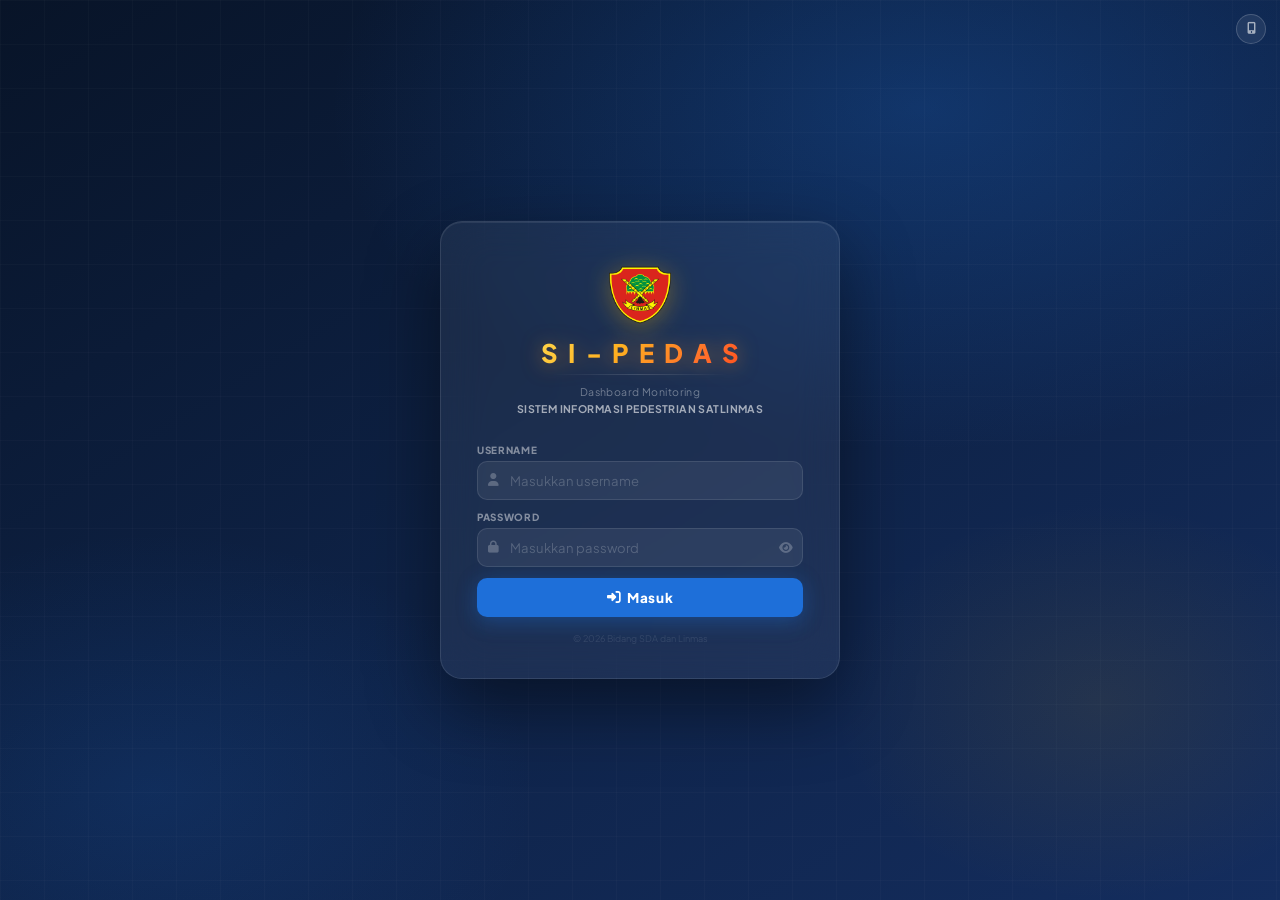
==== index.html @ 980978b6 "Add files via upload" ====
<!DOCTYPE html>
<html lang="id">
<head>
<meta charset="UTF-8">
<meta name="viewport" content="width=device-width,initial-scale=1,maximum-scale=1,user-scalable=no" id="mvp">
<title>SI-PEDAS — Sistem Informasi Pedestrian Satlinmas</title>
<!-- FAVICON -->
<link rel="icon" href="/assets/icon-32.png" sizes="32x32" type="image/png">
<link rel="icon" href="/assets/icon-192.png" sizes="192x192" type="image/png">
<link rel="apple-touch-icon" href="/assets/icon-192.png">
<link rel="shortcut icon" href="/assets/icon-32.png">
<link href="https://fonts.googleapis.com/css2?family=Plus+Jakarta+Sans:wght@400;500;600;700;800&family=JetBrains+Mono:wght@400;500&display=swap" rel="stylesheet">
<link href="https://cdnjs.cloudflare.com/ajax/libs/font-awesome/6.5.0/css/all.min.css" rel="stylesheet">
<script src="https://cdn.jsdelivr.net/npm/chart.js@4.4.0/dist/chart.umd.min.js"></script>
<!-- CSS -->
<link rel="stylesheet" href="css/style.css">
</head>
<body>

<!-- JS — urutan penting -->
<script src="js/api.js"></script>
<script src="js/main.js"></script>

<!-- ═══════════════════════════════════════════════════
     SI-PEDAS GLOBAL CACHE SYSTEM
     Diletakkan setelah api.js agar apiGet tersedia
     ═══════════════════════════════════════════════════ -->
<script>
(function(){
  var _gc = {}, TTL = 5 * 60 * 1000; /* TTL 5 menit */

  window._gcGet = function(k) {
    var e = _gc[k];
    if (!e) return null;
    if (Date.now() - e.ts > TTL) { delete _gc[k]; return null; }
    return e.data;
  };
  window._gcSet    = function(k, d) { _gc[k] = { data: d, ts: Date.now() }; };
  window._gcDel    = function(k)    { delete _gc[k]; };
  window._gcClear  = function()     { _gc = {}; };

  /* Refresh satu key di background — fire & forget */
  window._gcRefresh = function(k) {
    var jobs = {
      dashboard:  function(){ return apiGet('getDashboard'); },
      rekap:      function(){ return apiGet('getRekap'); },
      satlinmas:  function(){ return apiGet('getSatlinmas'); },
      layerPeta:  function(){ return apiGet('getLayerPeta'); },
      fotoMarker: function(){ return apiGet('getDetailFotoMarkers'); }
    };
    if (jobs[k]) jobs[k]().then(function(d){ window._gcSet(k, d); }).catch(function(){});
  };

  /* Prefetch semua data secara waterfall setelah login */
  window._prefetchAll = function() {
    var delay = 2000; /* mulai 2 detik setelah login */
    var jobs = [
      { key: 'dashboard',  fn: function(){ return apiGet('getDashboard'); } },
      { key: 'rekap',      fn: function(){ return apiGet('getRekap'); } },
      { key: 'satlinmas',  fn: function(){ return apiGet('getSatlinmas'); } },
      { key: 'layerPeta',  fn: function(){ return apiGet('getLayerPeta'); } },
      { key: 'fotoMarker', fn: function(){ return apiGet('getDetailFotoMarkers'); } }
    ];
    jobs.forEach(function(job) {
      setTimeout(function() {
        if (window._gcGet(job.key)) return; /* sudah ada, skip */
        job.fn().then(function(d){ window._gcSet(job.key, d); }).catch(function(){});
      }, delay);
      delay += 1200; /* jeda 1.2 detik antar request */
    });
  };
})();
</script>

<!-- LOADING OVERLAY -->
<div id="lov"><div class="spw"><div class="spo"></div><div class="spi"></div></div><span id="lmsg">Memuat...</span></div>
<div id="tco"></div>

<!-- GALLERY -->
<div id="gov">
  <button id="gcl" onclick="galClose()">&times;</button>
  <div id="gcnt">1 / 1</div>
  <div id="gloaderOverlay"><i class="fas fa-spinner fa-spin"></i> Memuat...</div>
  <div class="gmw">
    <button class="gnav" id="gpv" onclick="galNav(-1)"><i class="fas fa-chevron-left"></i></button>
    <img id="gimg" src="" alt="" onerror="galImgErr(this)" onload="galImgLoad(this)">
    <button class="gnav" id="gnx" onclick="galNav(1)"><i class="fas fa-chevron-right"></i></button>
  </div>
  <div id="gths"></div>
  <div id="gdrvlink"><a href="#" id="gdrvhref" target="_blank" rel="noopener"><i class="fab fa-google-drive"></i> Buka di Google Drive</a></div>
</div>

<!-- MODALS -->
<div class="mov" id="medit">
  <div class="mbox">
    <div class="mhd"><h5><i class="fas fa-pen-to-square" style="color:var(--blue)"></i>Edit Laporan</h5><button class="bx" onclick="cm('medit')">&times;</button></div>
    <div class="mbd" id="medit-body"></div>
    <div class="mft"><button class="bg2" onclick="cm('medit')">Batal</button><button class="bp" onclick="submitEdit()"><i class="fas fa-save"></i> Simpan</button></div>
  </div>
</div>

<div class="mov" id="mconf">
  <div class="mbox sm">
    <div class="mhd"><h5 style="color:var(--red)"><i class="fas fa-triangle-exclamation"></i>Konfirmasi Hapus</h5><button class="bx" onclick="cm('mconf')">&times;</button></div>
    <div class="mbd"><p style="font-size:.8rem;color:var(--mid);line-height:1.6" id="mconf-msg">Hapus data ini?</p></div>
    <div class="mft"><button class="bg2" onclick="cm('mconf')">Batal</button><button class="bd" id="mbtnhps"><i class="fas fa-trash"></i> Hapus</button></div>
  </div>
</div>

<div class="mov" id="mslm">
  <div class="mbox sm">
    <div class="mhd"><h5 id="mslm-title"><i class="fas fa-user-plus" style="color:var(--green)"></i>Input Anggota</h5><button class="bx" onclick="cm('mslm')">&times;</button></div>
    <div class="mbd" id="mslm-body"></div>
    <div class="mft"><button class="bg2" onclick="cm('mslm')">Batal</button><button class="bp" onclick="submitSlm()"><i class="fas fa-save"></i> Simpan</button></div>
  </div>
</div>

<!-- MODAL PDF -->
<div class="mov" id="mpdf">
  <div class="mbox xl">
    <div class="mhd">
      <h5><i class="fas fa-file-alt" style="color:var(--red)"></i>Cetak Laporan Monitoring Pedestrian</h5>
      <button class="bx" onclick="cm('mpdf')">&times;</button>
    </div>
    <div class="mbd" style="padding:0">
      <div style="display:grid;grid-template-columns:320px 1fr;height:74vh">
        <div style="padding:14px;border-right:1px solid var(--border);overflow-y:auto;background:var(--bg)">
          <p style="font-size:.67rem;font-weight:800;color:var(--mid);margin-bottom:10px;text-transform:uppercase;letter-spacing:.06em">Isi Laporan</p>
          <div class="fgrp"><label class="flbl">Judul Sub (Nama Jalan di Header)</label><input class="fctl" id="pdf-judulsub" placeholder="JL. HOSCOKRO AMINOTO"></div>
          <div class="frow">
            <div class="fcol"><label class="flbl">Hari</label><input class="fctl" id="pdf-hari"></div>
            <div class="fcol"><label class="flbl">Tanggal Kegiatan</label><input class="fctl" id="pdf-tanggal"></div>
          </div>
          <div class="fgrp"><label class="flbl">Tujuan</label><input class="fctl" id="pdf-tujuan"></div>
          <div class="fgrp"><label class="flbl">Nomor SPT</label><input class="fctl" id="pdf-nospt" placeholder="Contoh: 300.1.4 / ARH / 8 / 405.14 / 2026"></div>
          <div class="fgrp"><label class="flbl">Lokasi</label><input class="fctl" id="pdf-lokasi"></div>
          <div class="fgrp"><label class="flbl">Anggota</label><input class="fctl" id="pdf-anggota"></div>
          <div class="fgrp"><label class="flbl">Pukul</label><input class="fctl" id="pdf-pukul"></div>
          <div class="fgrp">
            <label class="flbl" style="color:var(--red)"><i class="fas fa-triangle-exclamation"></i> Identitas Pelanggar</label>
            <textarea class="fctl" id="pdf-identitas" rows="3" placeholder="Kosongkan jika NIHIL&#10;Contoh:&#10;Nama. : Budi Santoso&#10;Alamat : Jl. Merdeka No. 5"></textarea>
            <div style="font-size:.6rem;color:var(--muted);margin-top:3px">Jika diisi, baris Identitas Pelanggar otomatis muncul di tabel.</div>
          </div>
          <div class="fgrp">
            <label class="flbl">Uraian Laporan</label>
            <textarea class="fctl" id="pdf-uraian" rows="7" placeholder="Tulis uraian laporan..."></textarea>
          </div>
          <div class="fgrp"><label class="flbl">Tanggal Surat (di bawah TTD)</label><input class="fctl" id="pdf-tglsurat" placeholder="Contoh: 7 Maret 2026"></div>
          <div style="margin-bottom:10px">
            <button class="bg2" style="width:100%;font-size:.65rem;margin-bottom:0" onclick="togglePdfTtd()">
              <i class="fas fa-pen-nib"></i> <span id="pdf-ttd-lbl">Ubah Data Pejabat TTD ▸</span>
            </button>
            <div id="pdf-ttd-box" class="pdf-ttd-box">
              <div class="fgrp" style="margin:0"><label class="flbl">Jabatan</label><input class="fctl" id="pdf-jabatan" value="Kepala Bidang SDA dan Linmas"></div>
              <div class="fgrp" style="margin:0"><label class="flbl">Nama</label><input class="fctl" id="pdf-namatd" value="Erry Setiyoso Birowo, SP"></div>
              <div class="fgrp" style="margin:0"><label class="flbl">Pangkat</label><input class="fctl" id="pdf-pangkat" value="Pembina"></div>
              <div class="fgrp" style="margin:0"><label class="flbl">NIP</label><input class="fctl" id="pdf-nip" value="19751029 200212 1 008"></div>
            </div>
          </div>
          <button class="bp" style="width:100%" onclick="refreshPdfPreview()"><i class="fas fa-sync"></i> Perbarui Preview</button>
        </div>
        <div style="background:#e8e8e8"><iframe id="pdfframe" style="width:100%;height:100%;border:none"></iframe></div>
      </div>
    </div>
    <div class="mft"><button class="bg2" onclick="cm('mpdf')">Tutup</button><button class="bp" onclick="doPrint('pdfframe')"><i class="fas fa-print"></i> Cetak / PDF</button></div>
  </div>
</div>

<!-- Modal Kolektif -->
<div class="mov" id="mkolektif">
  <div class="mbox xl">
    <div class="mhd"><h5><i class="fas fa-print" style="color:var(--purple)"></i>Cetak Laporan Kolektif</h5><button class="bx" onclick="cm('mkolektif')">&times;</button></div>
    <div class="mbd" style="padding:0">
      <div style="display:grid;grid-template-columns:260px 1fr;height:74vh">
        <div style="padding:14px;border-right:1px solid var(--border);overflow-y:auto;background:var(--bg);display:flex;flex-direction:column;gap:10px">
          <p style="font-size:.67rem;font-weight:800;color:var(--mid);text-transform:uppercase;letter-spacing:.06em">Filter Rentang Tanggal</p>
          <div class="fgrp"><label class="flbl">Dari Tanggal</label><input class="fctl" type="date" id="kol-from"></div>
          <div class="fgrp"><label class="flbl">Sampai Tanggal</label><input class="fctl" type="date" id="kol-to"></div>
          <button class="bp" style="width:100%" onclick="previewKolektif()"><i class="fas fa-eye"></i> Perbarui Preview</button>
          <div id="kol-info" style="font-size:.7rem;color:var(--mid);background:var(--card);border:1px solid var(--border);border-radius:7px;padding:9px;min-height:40px"></div>
          <div style="margin-top:auto"><p style="font-size:.63rem;color:var(--muted);line-height:1.6"><i class="fas fa-info-circle" style="color:var(--blue)"></i> PDF landscape A4 kop surat resmi.</p></div>
        </div>
        <div style="background:#e8e8e8;position:relative">
          <div id="kol-empty" style="position:absolute;inset:0;display:flex;align-items:center;justify-content:center;flex-direction:column;gap:8px;color:rgba(0,0,0,.3)">
            <i class="fas fa-file-lines" style="font-size:2.4rem;opacity:.18"></i>
            <p style="font-size:.76rem">Pilih rentang tanggal lalu klik Perbarui Preview</p>
          </div>
          <iframe id="kolframe" style="width:100%;height:100%;border:none;display:none"></iframe>
        </div>
      </div>
    </div>
    <div class="mft"><button class="bg2" onclick="cm('mkolektif')">Tutup</button><button class="bp" id="kol-printbtn" onclick="doPrint('kolframe')" disabled style="opacity:.5"><i class="fas fa-print"></i> Cetak / PDF</button></div>
  </div>
</div>

<!-- Modal Edit Layer Peta -->
<div class="mov" id="mlayer">
  <div class="mbox xl" style="max-width:720px">
    <div class="mhd">
      <h5><i class="fas fa-layer-group" style="color:var(--teal)"></i> Edit Layer Peta Pedestrian</h5>
      <button class="bx" onclick="cm('mlayer')">&times;</button>
    </div>
    <div class="mbd" style="padding:0">
      <div style="display:grid;grid-template-columns:1fr 1fr;height:68vh;min-height:400px">
        <div style="padding:12px;border-right:1px solid var(--border);overflow-y:auto;background:var(--bg)">
          <div style="display:flex;align-items:center;justify-content:space-between;margin-bottom:9px">
            <p style="font-size:.67rem;font-weight:800;color:var(--mid);text-transform:uppercase;letter-spacing:.06em">Daftar Layer</p>
            <button class="bp" style="font-size:.63rem;padding:5px 10px" onclick="openLayerForm(null)">
              <i class="fas fa-plus"></i> Tambah
            </button>
          </div>
          <div id="layer-list-body">
            <div class="empty"><i class="fas fa-layer-group"></i><p>Memuat...</p></div>
          </div>
        </div>
        <div style="padding:12px;overflow-y:auto">
          <div id="layer-form-wrap">
            <div class="empty" style="padding:40px 10px">
              <i class="fas fa-hand-pointer" style="font-size:1.5rem;opacity:.14;display:block;margin-bottom:8px"></i>
              <p style="font-size:.72rem">Pilih layer di kiri untuk diedit,<br>atau klik Tambah untuk layer baru.</p>
            </div>
          </div>
        </div>
      </div>
    </div>
    <div class="mft">
      <button class="bg2" onclick="cm('mlayer')">Tutup</button>
      <button class="bp" onclick="refreshLeaflet()">
        <i class="fas fa-sync"></i> Refresh Peta
      </button>
    </div>
  </div>
</div>

<!-- Modal Konfirm Hapus Layer -->
<div class="mov" id="mconfLayer" style="z-index:100000">
  <div class="mbox sm">
    <div class="mhd"><h5 style="color:var(--red)"><i class="fas fa-triangle-exclamation"></i> Hapus Layer</h5><button class="bx" onclick="cm('mconfLayer')">&times;</button></div>
    <div class="mbd"><p style="font-size:.8rem;color:var(--mid);line-height:1.6">Hapus layer ini dari peta? Data tidak dapat dikembalikan.</p></div>
    <div class="mft"><button class="bg2" onclick="cm('mconfLayer')">Batal</button><button class="bd" id="mbtnhpsLayer"><i class="fas fa-trash"></i> Hapus</button></div>
  </div>
</div>

<div id="mbb" onclick="sbClose()"></div>

<div id="app-wrap">
  <!-- LOGIN PAGE -->
  <div id="lp">
    <button id="lvm-btn" onclick="toggleViewMode()" title="Ganti Mode Tampilan"><i id="lvm-ico" class="fas fa-mobile-alt"></i></button>
    <div class="lcard">
      <div class="llgo">
        <img src="assets/icon-full.png" alt="Logo Linmas">
        <div class="lsipedas-wrap">
          <div class="lsipedas">SI-PEDAS</div>
          <div class="lsipedas-hr"></div>
        </div>
        <div class="lsubtitle">Dashboard Monitoring<br><strong>SISTEM INFORMASI PEDESTRIAN SATLINMAS</strong></div>
      </div>
      <div id="lerr"><i class="fas fa-circle-exclamation"></i> <span id="lerrmsg"></span></div>
      <label class="llbl">Username</label>
      <div class="liwrap"><i class="fas fa-user"></i><input id="iu" class="linp" type="text" placeholder="Masukkan username" autocomplete="username" onkeydown="if(event.key==='Enter')document.getElementById('ip').focus()"></div>
      <label class="llbl">Password</label>
      <div class="liwrap"><i class="fas fa-lock"></i><input id="ip" class="linp" type="password" placeholder="Masukkan password" autocomplete="current-password" onkeydown="if(event.key==='Enter')doLogin()">
        <button class="eyetog" onclick="toggleEye()"><i class="fas fa-eye" id="eyeico"></i></button>
      </div>
      <button class="lbtn" onclick="doLogin()" id="lbtn"><i class="fas fa-right-to-bracket"></i> Masuk</button>
      <p style="text-align:center;font-size:.57rem;color:rgba(255,255,255,.11);margin-top:16px">© 2026 Bidang SDA dan Linmas</p>
    </div>
  </div>

  <!-- MAIN APP -->
  <div id="app">
    <nav class="sb" id="sidebar">
      <div class="sbbr">
        <img src="assets/icon-full.png" alt="">
        <div class="sipedas-glow-sb sb-sipedas">SI-PEDAS</div>
        <div class="sb-subtitle">Dashboard Monitoring<br>Sistem Informasi Pedestrian Satlinmas</div>
      </div>
      <div class="sbnv">
        <span class="nslbl">Menu Utama</span>
        <button class="nb on" id="nav-db" onclick="loadDashboard();sbClose()"><i class="fas fa-gauge-high"></i> Dashboard</button>
        <button class="nb" id="nav-rk" onclick="loadRekap();sbClose()"><i class="fas fa-table-list"></i> Rekap Laporan</button>
        <button class="nb" id="nav-ed" onclick="loadEdit();sbClose()"><i class="fas fa-file-pen"></i> Edit Laporan</button>
        <button class="nb" id="nav-in" onclick="loadInput();sbClose()"><i class="fas fa-plus-circle"></i> Input Laporan</button>
        <span class="nslbl">Data &amp; Peta</span>
        <button class="nb" id="nav-sl" onclick="loadSatlinmas();sbClose()"><i class="fas fa-users"></i> Data Satlinmas</button>
        <button class="nb nb-peta" id="nav-pt" onclick="loadPeta();sbClose()"><i class="fas fa-map-location-dot"></i> Peta Pedestrian</button>
        <span class="nslbl sb-ptk-section">Panduan</span>
        <button class="nb nb-ptk sb-ptk-section" id="nav-ptk" onclick="loadPetunjuk();sbClose()"><i class="fas fa-book-open"></i> Petunjuk Teknis</button>
      </div>
      <div class="sbft">
        <button class="lgout" onclick="doLogout()"><i class="fas fa-right-from-bracket"></i> Keluar</button>
        <button id="sb-col-btn" onclick="toggleSbCollapse()"><i class="fas fa-chevron-left" id="sb-col-ico"></i></button>
      </div>
    </nav>
    <div class="main">
      <div class="topb">
        <div class="tbl">
          <button class="hmb" onclick="sbToggle()"><i class="fas fa-bars"></i></button>
          <div>
            <div class="pgtl" id="pgtl">Dashboard</div>
            <div class="pgsb" id="pgsb">Statistik &amp; grafik data patroli</div>
          </div>
        </div>
        <div class="tbr">
          <button id="refresh-btn" onclick="doRefreshPage()"><i class="fas fa-rotate-right"></i></button>
          <button id="vm-btn" onclick="toggleViewMode()" data-tip="Ganti Mode"><i id="vm-ico" class="fas fa-mobile-alt"></i></button>
          <div class="tb-acct" id="tb-acct" style="display:none">
            <div class="tb-av" id="tb-av">?</div>
            <div><div class="tb-un" id="tb-un">—</div><div class="tb-rl" id="tb-rl">—</div></div>
            <span class="rbdg" id="tb-bdg">—</span>
          </div>
        </div>
      </div>
      <div class="pa" id="ct"></div>
      <nav class="bnav" id="bnav">
        <button class="bni on" id="bni-db" onclick="loadDashboard()"><i class="fas fa-gauge-high"></i>Dashboard</button>
        <button class="bni" id="bni-rk" onclick="loadRekap()"><i class="fas fa-table-list"></i>Rekap</button>
        <button class="bni" id="bni-in" onclick="loadInput()"><i class="fas fa-plus-circle"></i>Input</button>
        <button class="bni" id="bni-ed" onclick="loadEdit()"><i class="fas fa-file-pen"></i>Edit</button>
        <button class="bni" id="bni-sl" onclick="loadSatlinmas()"><i class="fas fa-users"></i>Anggota</button>
        <button class="bni bni-peta-ico" id="bni-pt" onclick="loadPeta()"><i class="fas fa-map-location-dot"></i>Peta</button>
      </nav>
    </div>
  </div>
</div>

<!-- ═══════════════════════════════════════════════════
     INIT APP — restore session + prefetch
     ═══════════════════════════════════════════════════ -->
<script>
(function(){
  try {
    var saved = sessionStorage.getItem('_slm');
    if (saved) {
      SES = JSON.parse(saved);
      buildUI();
      document.getElementById('lp').style.display = 'none';
      document.getElementById('app').classList.add('on');
      loadDashboard();
      window._prefetchAll(); /* ← prefetch semua data di background setelah restore */
    }
  } catch(e) {}
  applyViewMode();
})();
</script>

</body>
</html>
---- css/style.css ----
@import 'core/variables.css';
@import 'core/base.css';
@import 'ui/logo.css';
@import 'components/buttons.css';
@import 'ui/overlays.css';
@import 'pages/login.css';
@import 'layout/layout.css';
@import 'components/components.css';
@import 'components/animations.css';
@import 'components/inputs.css';
@import 'components/datetime.css';
@import 'pages/map.css';
@import 'pages/ptk.css';
@import 'layout/responsive.css';
@import 'vendor/leaflet.css';
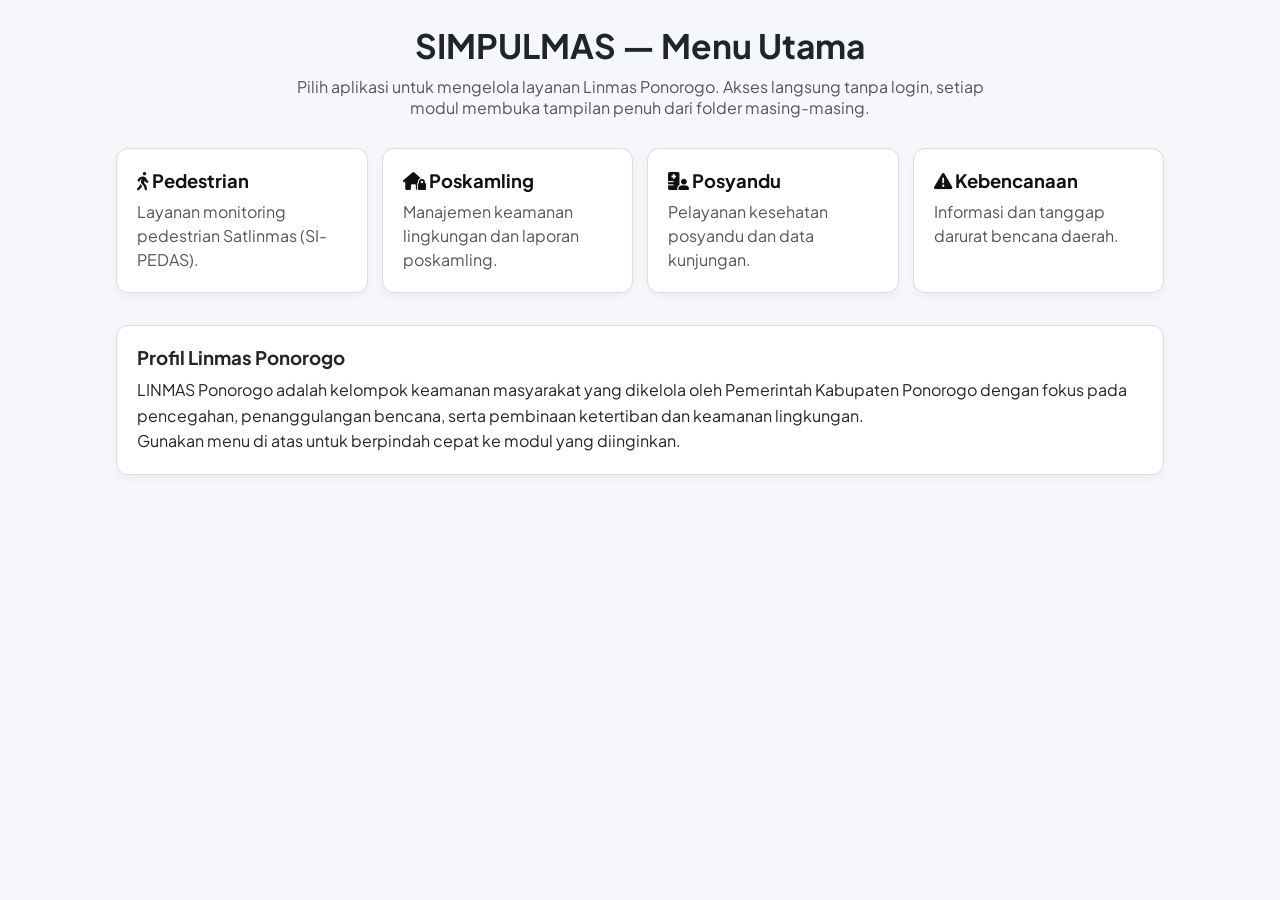
==== commit 60c7d306: "Refactor SIMPULMAS landing + submenus no-login + remove unnecessary root JS" ====
--- a/index.html
+++ b/index.html
@@ -2,348 +2,61 @@
 <html lang="id">
 <head>
 <meta charset="UTF-8">
-<meta name="viewport" content="width=device-width,initial-scale=1,maximum-scale=1,user-scalable=no" id="mvp">
-<title>SI-PEDAS — Sistem Informasi Pedestrian Satlinmas</title>
-<!-- FAVICON -->
+<meta name="viewport" content="width=device-width,initial-scale=1,maximum-scale=1,user-scalable=no">
+<title>SIMPULMAS — Menu Utama</title>
 <link rel="icon" href="/assets/icon-32.png" sizes="32x32" type="image/png">
 <link rel="icon" href="/assets/icon-192.png" sizes="192x192" type="image/png">
 <link rel="apple-touch-icon" href="/assets/icon-192.png">
 <link rel="shortcut icon" href="/assets/icon-32.png">
 <link href="https://fonts.googleapis.com/css2?family=Plus+Jakarta+Sans:wght@400;500;600;700;800&family=JetBrains+Mono:wght@400;500&display=swap" rel="stylesheet">
 <link href="https://cdnjs.cloudflare.com/ajax/libs/font-awesome/6.5.0/css/all.min.css" rel="stylesheet">
-<script src="https://cdn.jsdelivr.net/npm/chart.js@4.4.0/dist/chart.umd.min.js"></script>
-<!-- CSS -->
 <link rel="stylesheet" href="css/style.css">
+<style>
+body{margin:0;font-family:'Plus Jakarta Sans',sans-serif;background:#f5f7fa;color:#212529}
+.main-wrap{max-width:1080px;margin:0 auto;padding:24px 16px}
+.header{display:flex;flex-direction:column;align-items:center;text-align:center;gap:10px;margin-bottom:30px}
+.header h1{font-size:2.1rem;margin:0}
+.header p{max-width:720px;margin:0;color:#555}
+.menu-grid{display:grid;grid-template-columns:repeat(auto-fit,minmax(220px,1fr));gap:14px}
+.menu-card{background:#fff;border:1px solid #ddd;border-radius:12px;padding:20px;display:flex;flex-direction:column;gap:8px;text-decoration:none;color:#111;box-shadow:0 4px 10px rgba(0,0,0,.04);transition:all .2s}
+.menu-card:hover{transform:translateY(-4px);box-shadow:0 8px 18px rgba(0,0,0,.12)}
+.menu-card h2{margin:0;font-size:1.15rem}
+.menu-card p{margin:0;color:#555;line-height:1.5}
+.profile{margin-top:32px;background:#fff;border:1px solid #ddd;border-radius:12px;padding:20px;box-shadow:0 4px 10px rgba(0,0,0,.04)}
+.profile h3{margin:0 0 8px}
+.profile p{margin:0;line-height:1.6}
+</style>
 </head>
 <body>
+<div class="main-wrap">
+  <div class="header">
+    <h1>SIMPULMAS — Menu Utama</h1>
+    <p>Pilih aplikasi untuk mengelola layanan Linmas Ponorogo. Akses langsung tanpa login, setiap modul membuka tampilan penuh dari folder masing-masing.</p>
+  </div>
+  <div class="menu-grid">
+    <a class="menu-card" href="./menu/pedestrian/">
+      <h2><i class="fas fa-person-walking"></i> Pedestrian</h2>
+      <p>Layanan monitoring pedestrian Satlinmas (SI-PEDAS).</p>
+    </a>
+    <a class="menu-card" href="./menu/poskamling/">
+      <h2><i class="fas fa-house-lock"></i> Poskamling</h2>
+      <p>Manajemen keamanan lingkungan dan laporan poskamling.</p>
+    </a>
+    <a class="menu-card" href="./menu/posyandu/">
+      <h2><i class="fas fa-hospital-user"></i> Posyandu</h2>
+      <p>Pelayanan kesehatan posyandu dan data kunjungan.</p>
+    </a>
+    <a class="menu-card" href="./menu/bencana/">
+      <h2><i class="fas fa-triangle-exclamation"></i> Kebencanaan</h2>
+      <p>Informasi dan tanggap darurat bencana daerah.</p>
+    </a>
+  </div>
 
-<!-- JS — urutan penting -->
-<script src="js/api.js"></script>
-<script src="js/main.js"></script>
-
-<!-- ═══════════════════════════════════════════════════
-     SI-PEDAS GLOBAL CACHE SYSTEM
-     Diletakkan setelah api.js agar apiGet tersedia
-     ═══════════════════════════════════════════════════ -->
-<script>
-(function(){
-  var _gc = {}, TTL = 5 * 60 * 1000; /* TTL 5 menit */
-
-  window._gcGet = function(k) {
-    var e = _gc[k];
-    if (!e) return null;
-    if (Date.now() - e.ts > TTL) { delete _gc[k]; return null; }
-    return e.data;
-  };
-  window._gcSet    = function(k, d) { _gc[k] = { data: d, ts: Date.now() }; };
-  window._gcDel    = function(k)    { delete _gc[k]; };
-  window._gcClear  = function()     { _gc = {}; };
-
-  /* Refresh satu key di background — fire & forget */
-  window._gcRefresh = function(k) {
-    var jobs = {
-      dashboard:  function(){ return apiGet('getDashboard'); },
-      rekap:      function(){ return apiGet('getRekap'); },
-      satlinmas:  function(){ return apiGet('getSatlinmas'); },
-      layerPeta:  function(){ return apiGet('getLayerPeta'); },
-      fotoMarker: function(){ return apiGet('getDetailFotoMarkers'); }
-    };
-    if (jobs[k]) jobs[k]().then(function(d){ window._gcSet(k, d); }).catch(function(){});
-  };
-
-  /* Prefetch semua data secara waterfall setelah login */
-  window._prefetchAll = function() {
-    var delay = 2000; /* mulai 2 detik setelah login */
-    var jobs = [
-      { key: 'dashboard',  fn: function(){ return apiGet('getDashboard'); } },
-      { key: 'rekap',      fn: function(){ return apiGet('getRekap'); } },
-      { key: 'satlinmas',  fn: function(){ return apiGet('getSatlinmas'); } },
-      { key: 'layerPeta',  fn: function(){ return apiGet('getLayerPeta'); } },
-      { key: 'fotoMarker', fn: function(){ return apiGet('getDetailFotoMarkers'); } }
-    ];
-    jobs.forEach(function(job) {
-      setTimeout(function() {
-        if (window._gcGet(job.key)) return; /* sudah ada, skip */
-        job.fn().then(function(d){ window._gcSet(job.key, d); }).catch(function(){});
-      }, delay);
-      delay += 1200; /* jeda 1.2 detik antar request */
-    });
-  };
-})();
-</script>
-
-<!-- LOADING OVERLAY -->
-<div id="lov"><div class="spw"><div class="spo"></div><div class="spi"></div></div><span id="lmsg">Memuat...</span></div>
-<div id="tco"></div>
-
-<!-- GALLERY -->
-<div id="gov">
-  <button id="gcl" onclick="galClose()">&times;</button>
-  <div id="gcnt">1 / 1</div>
-  <div id="gloaderOverlay"><i class="fas fa-spinner fa-spin"></i> Memuat...</div>
-  <div class="gmw">
-    <button class="gnav" id="gpv" onclick="galNav(-1)"><i class="fas fa-chevron-left"></i></button>
-    <img id="gimg" src="" alt="" onerror="galImgErr(this)" onload="galImgLoad(this)">
-    <button class="gnav" id="gnx" onclick="galNav(1)"><i class="fas fa-chevron-right"></i></button>
-  </div>
-  <div id="gths"></div>
-  <div id="gdrvlink"><a href="#" id="gdrvhref" target="_blank" rel="noopener"><i class="fab fa-google-drive"></i> Buka di Google Drive</a></div>
-</div>
-
-<!-- MODALS -->
-<div class="mov" id="medit">
-  <div class="mbox">
-    <div class="mhd"><h5><i class="fas fa-pen-to-square" style="color:var(--blue)"></i>Edit Laporan</h5><button class="bx" onclick="cm('medit')">&times;</button></div>
-    <div class="mbd" id="medit-body"></div>
-    <div class="mft"><button class="bg2" onclick="cm('medit')">Batal</button><button class="bp" onclick="submitEdit()"><i class="fas fa-save"></i> Simpan</button></div>
+  <div class="profile">
+    <h3>Profil Linmas Ponorogo</h3>
+    <p>LINMAS Ponorogo adalah kelompok keamanan masyarakat yang dikelola oleh Pemerintah Kabupaten Ponorogo dengan fokus pada pencegahan, penanggulangan bencana, serta pembinaan ketertiban dan keamanan lingkungan.</p>
+    <p>Gunakan menu di atas untuk berpindah cepat ke modul yang diinginkan.</p>
   </div>
 </div>
-
-<div class="mov" id="mconf">
-  <div class="mbox sm">
-    <div class="mhd"><h5 style="color:var(--red)"><i class="fas fa-triangle-exclamation"></i>Konfirmasi Hapus</h5><button class="bx" onclick="cm('mconf')">&times;</button></div>
-    <div class="mbd"><p style="font-size:.8rem;color:var(--mid);line-height:1.6" id="mconf-msg">Hapus data ini?</p></div>
-    <div class="mft"><button class="bg2" onclick="cm('mconf')">Batal</button><button class="bd" id="mbtnhps"><i class="fas fa-trash"></i> Hapus</button></div>
-  </div>
-</div>
-
-<div class="mov" id="mslm">
-  <div class="mbox sm">
-    <div class="mhd"><h5 id="mslm-title"><i class="fas fa-user-plus" style="color:var(--green)"></i>Input Anggota</h5><button class="bx" onclick="cm('mslm')">&times;</button></div>
-    <div class="mbd" id="mslm-body"></div>
-    <div class="mft"><button class="bg2" onclick="cm('mslm')">Batal</button><button class="bp" onclick="submitSlm()"><i class="fas fa-save"></i> Simpan</button></div>
-  </div>
-</div>
-
-<!-- MODAL PDF -->
-<div class="mov" id="mpdf">
-  <div class="mbox xl">
-    <div class="mhd">
-      <h5><i class="fas fa-file-alt" style="color:var(--red)"></i>Cetak Laporan Monitoring Pedestrian</h5>
-      <button class="bx" onclick="cm('mpdf')">&times;</button>
-    </div>
-    <div class="mbd" style="padding:0">
-      <div style="display:grid;grid-template-columns:320px 1fr;height:74vh">
-        <div style="padding:14px;border-right:1px solid var(--border);overflow-y:auto;background:var(--bg)">
-          <p style="font-size:.67rem;font-weight:800;color:var(--mid);margin-bottom:10px;text-transform:uppercase;letter-spacing:.06em">Isi Laporan</p>
-          <div class="fgrp"><label class="flbl">Judul Sub (Nama Jalan di Header)</label><input class="fctl" id="pdf-judulsub" placeholder="JL. HOSCOKRO AMINOTO"></div>
-          <div class="frow">
-            <div class="fcol"><label class="flbl">Hari</label><input class="fctl" id="pdf-hari"></div>
-            <div class="fcol"><label class="flbl">Tanggal Kegiatan</label><input class="fctl" id="pdf-tanggal"></div>
-          </div>
-          <div class="fgrp"><label class="flbl">Tujuan</label><input class="fctl" id="pdf-tujuan"></div>
-          <div class="fgrp"><label class="flbl">Nomor SPT</label><input class="fctl" id="pdf-nospt" placeholder="Contoh: 300.1.4 / ARH / 8 / 405.14 / 2026"></div>
-          <div class="fgrp"><label class="flbl">Lokasi</label><input class="fctl" id="pdf-lokasi"></div>
-          <div class="fgrp"><label class="flbl">Anggota</label><input class="fctl" id="pdf-anggota"></div>
-          <div class="fgrp"><label class="flbl">Pukul</label><input class="fctl" id="pdf-pukul"></div>
-          <div class="fgrp">
-            <label class="flbl" style="color:var(--red)"><i class="fas fa-triangle-exclamation"></i> Identitas Pelanggar</label>
-            <textarea class="fctl" id="pdf-identitas" rows="3" placeholder="Kosongkan jika NIHIL&#10;Contoh:&#10;Nama. : Budi Santoso&#10;Alamat : Jl. Merdeka No. 5"></textarea>
-            <div style="font-size:.6rem;color:var(--muted);margin-top:3px">Jika diisi, baris Identitas Pelanggar otomatis muncul di tabel.</div>
-          </div>
-          <div class="fgrp">
-            <label class="flbl">Uraian Laporan</label>
-            <textarea class="fctl" id="pdf-uraian" rows="7" placeholder="Tulis uraian laporan..."></textarea>
-          </div>
-          <div class="fgrp"><label class="flbl">Tanggal Surat (di bawah TTD)</label><input class="fctl" id="pdf-tglsurat" placeholder="Contoh: 7 Maret 2026"></div>
-          <div style="margin-bottom:10px">
-            <button class="bg2" style="width:100%;font-size:.65rem;margin-bottom:0" onclick="togglePdfTtd()">
-              <i class="fas fa-pen-nib"></i> <span id="pdf-ttd-lbl">Ubah Data Pejabat TTD ▸</span>
-            </button>
-            <div id="pdf-ttd-box" class="pdf-ttd-box">
-              <div class="fgrp" style="margin:0"><label class="flbl">Jabatan</label><input class="fctl" id="pdf-jabatan" value="Kepala Bidang SDA dan Linmas"></div>
-              <div class="fgrp" style="margin:0"><label class="flbl">Nama</label><input class="fctl" id="pdf-namatd" value="Erry Setiyoso Birowo, SP"></div>
-              <div class="fgrp" style="margin:0"><label class="flbl">Pangkat</label><input class="fctl" id="pdf-pangkat" value="Pembina"></div>
-              <div class="fgrp" style="margin:0"><label class="flbl">NIP</label><input class="fctl" id="pdf-nip" value="19751029 200212 1 008"></div>
-            </div>
-          </div>
-          <button class="bp" style="width:100%" onclick="refreshPdfPreview()"><i class="fas fa-sync"></i> Perbarui Preview</button>
-        </div>
-        <div style="background:#e8e8e8"><iframe id="pdfframe" style="width:100%;height:100%;border:none"></iframe></div>
-      </div>
-    </div>
-    <div class="mft"><button class="bg2" onclick="cm('mpdf')">Tutup</button><button class="bp" onclick="doPrint('pdfframe')"><i class="fas fa-print"></i> Cetak / PDF</button></div>
-  </div>
-</div>
-
-<!-- Modal Kolektif -->
-<div class="mov" id="mkolektif">
-  <div class="mbox xl">
-    <div class="mhd"><h5><i class="fas fa-print" style="color:var(--purple)"></i>Cetak Laporan Kolektif</h5><button class="bx" onclick="cm('mkolektif')">&times;</button></div>
-    <div class="mbd" style="padding:0">
-      <div style="display:grid;grid-template-columns:260px 1fr;height:74vh">
-        <div style="padding:14px;border-right:1px solid var(--border);overflow-y:auto;background:var(--bg);display:flex;flex-direction:column;gap:10px">
-          <p style="font-size:.67rem;font-weight:800;color:var(--mid);text-transform:uppercase;letter-spacing:.06em">Filter Rentang Tanggal</p>
-          <div class="fgrp"><label class="flbl">Dari Tanggal</label><input class="fctl" type="date" id="kol-from"></div>
-          <div class="fgrp"><label class="flbl">Sampai Tanggal</label><input class="fctl" type="date" id="kol-to"></div>
-          <button class="bp" style="width:100%" onclick="previewKolektif()"><i class="fas fa-eye"></i> Perbarui Preview</button>
-          <div id="kol-info" style="font-size:.7rem;color:var(--mid);background:var(--card);border:1px solid var(--border);border-radius:7px;padding:9px;min-height:40px"></div>
-          <div style="margin-top:auto"><p style="font-size:.63rem;color:var(--muted);line-height:1.6"><i class="fas fa-info-circle" style="color:var(--blue)"></i> PDF landscape A4 kop surat resmi.</p></div>
-        </div>
-        <div style="background:#e8e8e8;position:relative">
-          <div id="kol-empty" style="position:absolute;inset:0;display:flex;align-items:center;justify-content:center;flex-direction:column;gap:8px;color:rgba(0,0,0,.3)">
-            <i class="fas fa-file-lines" style="font-size:2.4rem;opacity:.18"></i>
-            <p style="font-size:.76rem">Pilih rentang tanggal lalu klik Perbarui Preview</p>
-          </div>
-          <iframe id="kolframe" style="width:100%;height:100%;border:none;display:none"></iframe>
-        </div>
-      </div>
-    </div>
-    <div class="mft"><button class="bg2" onclick="cm('mkolektif')">Tutup</button><button class="bp" id="kol-printbtn" onclick="doPrint('kolframe')" disabled style="opacity:.5"><i class="fas fa-print"></i> Cetak / PDF</button></div>
-  </div>
-</div>
-
-<!-- Modal Edit Layer Peta -->
-<div class="mov" id="mlayer">
-  <div class="mbox xl" style="max-width:720px">
-    <div class="mhd">
-      <h5><i class="fas fa-layer-group" style="color:var(--teal)"></i> Edit Layer Peta Pedestrian</h5>
-      <button class="bx" onclick="cm('mlayer')">&times;</button>
-    </div>
-    <div class="mbd" style="padding:0">
-      <div style="display:grid;grid-template-columns:1fr 1fr;height:68vh;min-height:400px">
-        <div style="padding:12px;border-right:1px solid var(--border);overflow-y:auto;background:var(--bg)">
-          <div style="display:flex;align-items:center;justify-content:space-between;margin-bottom:9px">
-            <p style="font-size:.67rem;font-weight:800;color:var(--mid);text-transform:uppercase;letter-spacing:.06em">Daftar Layer</p>
-            <button class="bp" style="font-size:.63rem;padding:5px 10px" onclick="openLayerForm(null)">
-              <i class="fas fa-plus"></i> Tambah
-            </button>
-          </div>
-          <div id="layer-list-body">
-            <div class="empty"><i class="fas fa-layer-group"></i><p>Memuat...</p></div>
-          </div>
-        </div>
-        <div style="padding:12px;overflow-y:auto">
-          <div id="layer-form-wrap">
-            <div class="empty" style="padding:40px 10px">
-              <i class="fas fa-hand-pointer" style="font-size:1.5rem;opacity:.14;display:block;margin-bottom:8px"></i>
-              <p style="font-size:.72rem">Pilih layer di kiri untuk diedit,<br>atau klik Tambah untuk layer baru.</p>
-            </div>
-          </div>
-        </div>
-      </div>
-    </div>
-    <div class="mft">
-      <button class="bg2" onclick="cm('mlayer')">Tutup</button>
-      <button class="bp" onclick="refreshLeaflet()">
-        <i class="fas fa-sync"></i> Refresh Peta
-      </button>
-    </div>
-  </div>
-</div>
-
-<!-- Modal Konfirm Hapus Layer -->
-<div class="mov" id="mconfLayer" style="z-index:100000">
-  <div class="mbox sm">
-    <div class="mhd"><h5 style="color:var(--red)"><i class="fas fa-triangle-exclamation"></i> Hapus Layer</h5><button class="bx" onclick="cm('mconfLayer')">&times;</button></div>
-    <div class="mbd"><p style="font-size:.8rem;color:var(--mid);line-height:1.6">Hapus layer ini dari peta? Data tidak dapat dikembalikan.</p></div>
-    <div class="mft"><button class="bg2" onclick="cm('mconfLayer')">Batal</button><button class="bd" id="mbtnhpsLayer"><i class="fas fa-trash"></i> Hapus</button></div>
-  </div>
-</div>
-
-<div id="mbb" onclick="sbClose()"></div>
-
-<div id="app-wrap">
-  <!-- LOGIN PAGE -->
-  <div id="lp">
-    <button id="lvm-btn" onclick="toggleViewMode()" title="Ganti Mode Tampilan"><i id="lvm-ico" class="fas fa-mobile-alt"></i></button>
-    <div class="lcard">
-      <div class="llgo">
-        <img src="assets/icon-full.png" alt="Logo Linmas">
-        <div class="lsipedas-wrap">
-          <div class="lsipedas">SI-PEDAS</div>
-          <div class="lsipedas-hr"></div>
-        </div>
-        <div class="lsubtitle">Dashboard Monitoring<br><strong>SISTEM INFORMASI PEDESTRIAN SATLINMAS</strong></div>
-      </div>
-      <div id="lerr"><i class="fas fa-circle-exclamation"></i> <span id="lerrmsg"></span></div>
-      <label class="llbl">Username</label>
-      <div class="liwrap"><i class="fas fa-user"></i><input id="iu" class="linp" type="text" placeholder="Masukkan username" autocomplete="username" onkeydown="if(event.key==='Enter')document.getElementById('ip').focus()"></div>
-      <label class="llbl">Password</label>
-      <div class="liwrap"><i class="fas fa-lock"></i><input id="ip" class="linp" type="password" placeholder="Masukkan password" autocomplete="current-password" onkeydown="if(event.key==='Enter')doLogin()">
-        <button class="eyetog" onclick="toggleEye()"><i class="fas fa-eye" id="eyeico"></i></button>
-      </div>
-      <button class="lbtn" onclick="doLogin()" id="lbtn"><i class="fas fa-right-to-bracket"></i> Masuk</button>
-      <p style="text-align:center;font-size:.57rem;color:rgba(255,255,255,.11);margin-top:16px">© 2026 Bidang SDA dan Linmas</p>
-    </div>
-  </div>
-
-  <!-- MAIN APP -->
-  <div id="app">
-    <nav class="sb" id="sidebar">
-      <div class="sbbr">
-        <img src="assets/icon-full.png" alt="">
-        <div class="sipedas-glow-sb sb-sipedas">SI-PEDAS</div>
-        <div class="sb-subtitle">Dashboard Monitoring<br>Sistem Informasi Pedestrian Satlinmas</div>
-      </div>
-      <div class="sbnv">
-        <span class="nslbl">Menu Utama</span>
-        <button class="nb on" id="nav-db" onclick="loadDashboard();sbClose()"><i class="fas fa-gauge-high"></i> Dashboard</button>
-        <button class="nb" id="nav-rk" onclick="loadRekap();sbClose()"><i class="fas fa-table-list"></i> Rekap Laporan</button>
-        <button class="nb" id="nav-ed" onclick="loadEdit();sbClose()"><i class="fas fa-file-pen"></i> Edit Laporan</button>
-        <button class="nb" id="nav-in" onclick="loadInput();sbClose()"><i class="fas fa-plus-circle"></i> Input Laporan</button>
-        <span class="nslbl">Data &amp; Peta</span>
-        <button class="nb" id="nav-sl" onclick="loadSatlinmas();sbClose()"><i class="fas fa-users"></i> Data Satlinmas</button>
-        <button class="nb nb-peta" id="nav-pt" onclick="loadPeta();sbClose()"><i class="fas fa-map-location-dot"></i> Peta Pedestrian</button>
-        <span class="nslbl sb-ptk-section">Panduan</span>
-        <button class="nb nb-ptk sb-ptk-section" id="nav-ptk" onclick="loadPetunjuk();sbClose()"><i class="fas fa-book-open"></i> Petunjuk Teknis</button>
-      </div>
-      <div class="sbft">
-        <button class="lgout" onclick="doLogout()"><i class="fas fa-right-from-bracket"></i> Keluar</button>
-        <button id="sb-col-btn" onclick="toggleSbCollapse()"><i class="fas fa-chevron-left" id="sb-col-ico"></i></button>
-      </div>
-    </nav>
-    <div class="main">
-      <div class="topb">
-        <div class="tbl">
-          <button class="hmb" onclick="sbToggle()"><i class="fas fa-bars"></i></button>
-          <div>
-            <div class="pgtl" id="pgtl">Dashboard</div>
-            <div class="pgsb" id="pgsb">Statistik &amp; grafik data patroli</div>
-          </div>
-        </div>
-        <div class="tbr">
-          <button id="refresh-btn" onclick="doRefreshPage()"><i class="fas fa-rotate-right"></i></button>
-          <button id="vm-btn" onclick="toggleViewMode()" data-tip="Ganti Mode"><i id="vm-ico" class="fas fa-mobile-alt"></i></button>
-          <div class="tb-acct" id="tb-acct" style="display:none">
-            <div class="tb-av" id="tb-av">?</div>
-            <div><div class="tb-un" id="tb-un">—</div><div class="tb-rl" id="tb-rl">—</div></div>
-            <span class="rbdg" id="tb-bdg">—</span>
-          </div>
-        </div>
-      </div>
-      <div class="pa" id="ct"></div>
-      <nav class="bnav" id="bnav">
-        <button class="bni on" id="bni-db" onclick="loadDashboard()"><i class="fas fa-gauge-high"></i>Dashboard</button>
-        <button class="bni" id="bni-rk" onclick="loadRekap()"><i class="fas fa-table-list"></i>Rekap</button>
-        <button class="bni" id="bni-in" onclick="loadInput()"><i class="fas fa-plus-circle"></i>Input</button>
-        <button class="bni" id="bni-ed" onclick="loadEdit()"><i class="fas fa-file-pen"></i>Edit</button>
-        <button class="bni" id="bni-sl" onclick="loadSatlinmas()"><i class="fas fa-users"></i>Anggota</button>
-        <button class="bni bni-peta-ico" id="bni-pt" onclick="loadPeta()"><i class="fas fa-map-location-dot"></i>Peta</button>
-      </nav>
-    </div>
-  </div>
-</div>
-
-<!-- ═══════════════════════════════════════════════════
-     INIT APP — restore session + prefetch
-     ═══════════════════════════════════════════════════ -->
-<script>
-(function(){
-  try {
-    var saved = sessionStorage.getItem('_slm');
-    if (saved) {
-      SES = JSON.parse(saved);
-      buildUI();
-      document.getElementById('lp').style.display = 'none';
-      document.getElementById('app').classList.add('on');
-      loadDashboard();
-      window._prefetchAll(); /* ← prefetch semua data di background setelah restore */
-    }
-  } catch(e) {}
-  applyViewMode();
-})();
-</script>
-
 </body>
 </html>
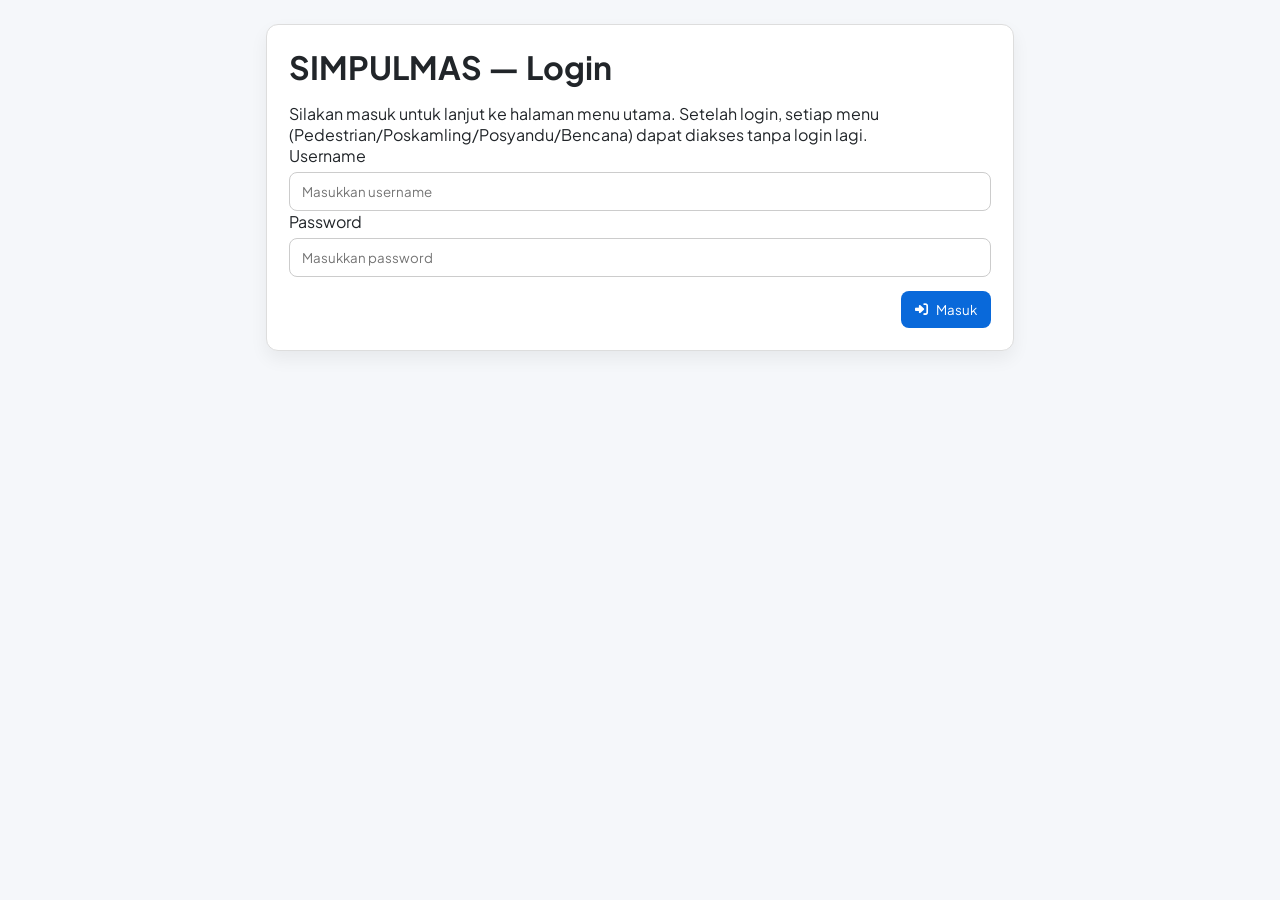
==== commit ef00c124: "SIMPULMAS root login enabled, menus remain login-free" ====
--- a/index.html
+++ b/index.html
@@ -3,7 +3,7 @@
 <head>
 <meta charset="UTF-8">
 <meta name="viewport" content="width=device-width,initial-scale=1,maximum-scale=1,user-scalable=no">
-<title>SIMPULMAS — Menu Utama</title>
+<title>SIMPULMAS — Login & Menu Utama</title>
 <link rel="icon" href="/assets/icon-32.png" sizes="32x32" type="image/png">
 <link rel="icon" href="/assets/icon-192.png" sizes="192x192" type="image/png">
 <link rel="apple-touch-icon" href="/assets/icon-192.png">
@@ -13,50 +13,113 @@
 <link rel="stylesheet" href="css/style.css">
 <style>
 body{margin:0;font-family:'Plus Jakarta Sans',sans-serif;background:#f5f7fa;color:#212529}
-.main-wrap{max-width:1080px;margin:0 auto;padding:24px 16px}
-.header{display:flex;flex-direction:column;align-items:center;text-align:center;gap:10px;margin-bottom:30px}
-.header h1{font-size:2.1rem;margin:0}
-.header p{max-width:720px;margin:0;color:#555}
+.main-wrap{max-width:780px;margin:0 auto;padding:24px 16px}
+.card{background:#fff;border:1px solid #ddd;border-radius:12px;padding:22px;box-shadow:0 8px 18px rgba(0,0,0,.06);}
+.center{display:flex;align-items:center;justify-content:center}
+.mh{margin-bottom:16px}
+.linput{width:100%;padding:10px 12px;margin-top:6px;border:1px solid #ccc;border-radius:8px;}
+.btn{display:inline-flex;align-items:center;gap:8px;padding:10px 14px;border:none;border-radius:8px;color:#fff;background:#0969da;cursor:pointer;}
+.btn-secondary{background:#6c757d;}
+.alert{background:#ffe8e8;color:#a72f2f;padding:8px 12px;border-radius:8px;border:1px solid #f5c6cb;margin-bottom:14px;}
 .menu-grid{display:grid;grid-template-columns:repeat(auto-fit,minmax(220px,1fr));gap:14px}
 .menu-card{background:#fff;border:1px solid #ddd;border-radius:12px;padding:20px;display:flex;flex-direction:column;gap:8px;text-decoration:none;color:#111;box-shadow:0 4px 10px rgba(0,0,0,.04);transition:all .2s}
 .menu-card:hover{transform:translateY(-4px);box-shadow:0 8px 18px rgba(0,0,0,.12)}
 .menu-card h2{margin:0;font-size:1.15rem}
 .menu-card p{margin:0;color:#555;line-height:1.5}
-.profile{margin-top:32px;background:#fff;border:1px solid #ddd;border-radius:12px;padding:20px;box-shadow:0 4px 10px rgba(0,0,0,.04)}
+.profile{margin-top:24px;background:#fff;border:1px solid #ddd;border-radius:12px;padding:16px;box-shadow:0 4px 10px rgba(0,0,0,.04)}
 .profile h3{margin:0 0 8px}
 .profile p{margin:0;line-height:1.6}
 </style>
 </head>
 <body>
 <div class="main-wrap">
-  <div class="header">
-    <h1>SIMPULMAS — Menu Utama</h1>
-    <p>Pilih aplikasi untuk mengelola layanan Linmas Ponorogo. Akses langsung tanpa login, setiap modul membuka tampilan penuh dari folder masing-masing.</p>
-  </div>
-  <div class="menu-grid">
-    <a class="menu-card" href="./menu/pedestrian/">
-      <h2><i class="fas fa-person-walking"></i> Pedestrian</h2>
-      <p>Layanan monitoring pedestrian Satlinmas (SI-PEDAS).</p>
-    </a>
-    <a class="menu-card" href="./menu/poskamling/">
-      <h2><i class="fas fa-house-lock"></i> Poskamling</h2>
-      <p>Manajemen keamanan lingkungan dan laporan poskamling.</p>
-    </a>
-    <a class="menu-card" href="./menu/posyandu/">
-      <h2><i class="fas fa-hospital-user"></i> Posyandu</h2>
-      <p>Pelayanan kesehatan posyandu dan data kunjungan.</p>
-    </a>
-    <a class="menu-card" href="./menu/bencana/">
-      <h2><i class="fas fa-triangle-exclamation"></i> Kebencanaan</h2>
-      <p>Informasi dan tanggap darurat bencana daerah.</p>
-    </a>
+  <div id="login-box" class="card">
+    <h1 class="mh">SIMPULMAS — Login</h1>
+    <p>Silakan masuk untuk lanjut ke halaman menu utama. Setelah login, setiap menu (Pedestrian/Poskamling/Posyandu/Bencana) dapat diakses tanpa login lagi.</p>
+    <div id="login-alert" class="alert" style="display:none"></div>
+    <label>Username</label>
+    <input id="username" class="linput" type="text" placeholder="Masukkan username" autocomplete="username" />
+    <label style="margin-top:10px">Password</label>
+    <input id="password" class="linput" type="password" placeholder="Masukkan password" autocomplete="current-password" />
+    <div style="margin-top:14px;display:flex;gap:8px;justify-content:flex-end">
+      <button class="btn" onclick="doLogin()"><i class="fas fa-right-to-bracket"></i> Masuk</button>
+    </div>
   </div>
 
-  <div class="profile">
-    <h3>Profil Linmas Ponorogo</h3>
-    <p>LINMAS Ponorogo adalah kelompok keamanan masyarakat yang dikelola oleh Pemerintah Kabupaten Ponorogo dengan fokus pada pencegahan, penanggulangan bencana, serta pembinaan ketertiban dan keamanan lingkungan.</p>
-    <p>Gunakan menu di atas untuk berpindah cepat ke modul yang diinginkan.</p>
+  <div id="app-menu" class="card" style="display:none">
+    <div class="center" style="justify-content:space-between;margin-bottom:16px">
+      <h1 style="margin:0">SIMPULMAS — Menu Utama</h1>
+      <button class="btn btn-secondary" onclick="doLogout()"><i class="fas fa-sign-out-alt"></i> Logout</button>
+    </div>
+    <p>Selamat datang, <strong id="user-name"></strong> (role: <span id="user-role"></span>). Pilih menu layanan di bawah.</p>
+    <div class="menu-grid">
+      <a class="menu-card" href="./menu/pedestrian/">
+        <h2><i class="fas fa-person-walking"></i> Pedestrian</h2>
+        <p>Layanan monitoring pedestrian Satlinmas (SI-PEDAS).</p>
+      </a>
+      <a class="menu-card" href="./menu/poskamling/">
+        <h2><i class="fas fa-house-lock"></i> Poskamling</h2>
+        <p>Manajemen keamanan lingkungan dan laporan poskamling.</p>
+      </a>
+      <a class="menu-card" href="./menu/posyandu/">
+        <h2><i class="fas fa-hospital-user"></i> Posyandu</h2>
+        <p>Pelayanan kesehatan posyandu dan data kunjungan.</p>
+      </a>
+      <a class="menu-card" href="./menu/bencana/">
+        <h2><i class="fas fa-triangle-exclamation"></i> Kebencanaan</h2>
+        <p>Informasi dan tanggap darurat bencana daerah.</p>
+      </a>
+    </div>
+    <div class="profile">
+      <h3>Profil Linmas Ponorogo</h3>
+      <p>LINMAS Ponorogo adalah kelompok keamanan masyarakat yang dikelola oleh Pemerintah Kabupaten Ponorogo dengan fokus pada pencegahan, penanggulangan bencana, serta pembinaan ketertiban dan keamanan lingkungan.</p>
+    </div>
   </div>
 </div>
+
+<script>
+function setStatus(message, show) {
+  var alert = document.getElementById('login-alert');
+  alert.style.display = show ? 'block' : 'none';
+  alert.innerText = message;
+}
+function doLogin() {
+  var u = document.getElementById('username').value.trim();
+  var p = document.getElementById('password').value;
+  if (!u || !p) { setStatus('Username dan password wajib diisi.', true); return; }
+  // Login sederhana: cocokkan user/pass bawaan. Bisa diubah ke server API kalau ada.
+  if (u === 'admin' && p === 'admin' || u && p) {
+    var role = (u === 'admin') ? 'admin' : 'user';
+    sessionStorage.setItem('simpulmas_auth', JSON.stringify({ username:u, role: role }));
+    showMenu();
+  } else {
+    setStatus('Login gagal. Periksa kembali username/password.', true);
+  }
+}
+function showMenu() {
+  var auth = sessionStorage.getItem('simpulmas_auth');
+  if (!auth) return;
+  var data = JSON.parse(auth);
+  document.getElementById('user-name').innerText = data.username || 'Guest';
+  document.getElementById('user-role').innerText = data.role || 'user';
+  document.getElementById('login-box').style.display = 'none';
+  document.getElementById('app-menu').style.display = 'block';
+  setStatus('', false);
+}
+function doLogout() {
+  sessionStorage.removeItem('simpulmas_auth');
+  document.getElementById('login-box').style.display = 'block';
+  document.getElementById('app-menu').style.display = 'none';
+  document.getElementById('username').value = '';
+  document.getElementById('password').value = '';
+}
+(function(){
+  if (sessionStorage.getItem('simpulmas_auth')) {
+    showMenu();
+  } else {
+    doLogout();
+  }
+})();
+</script>
 </body>
 </html>
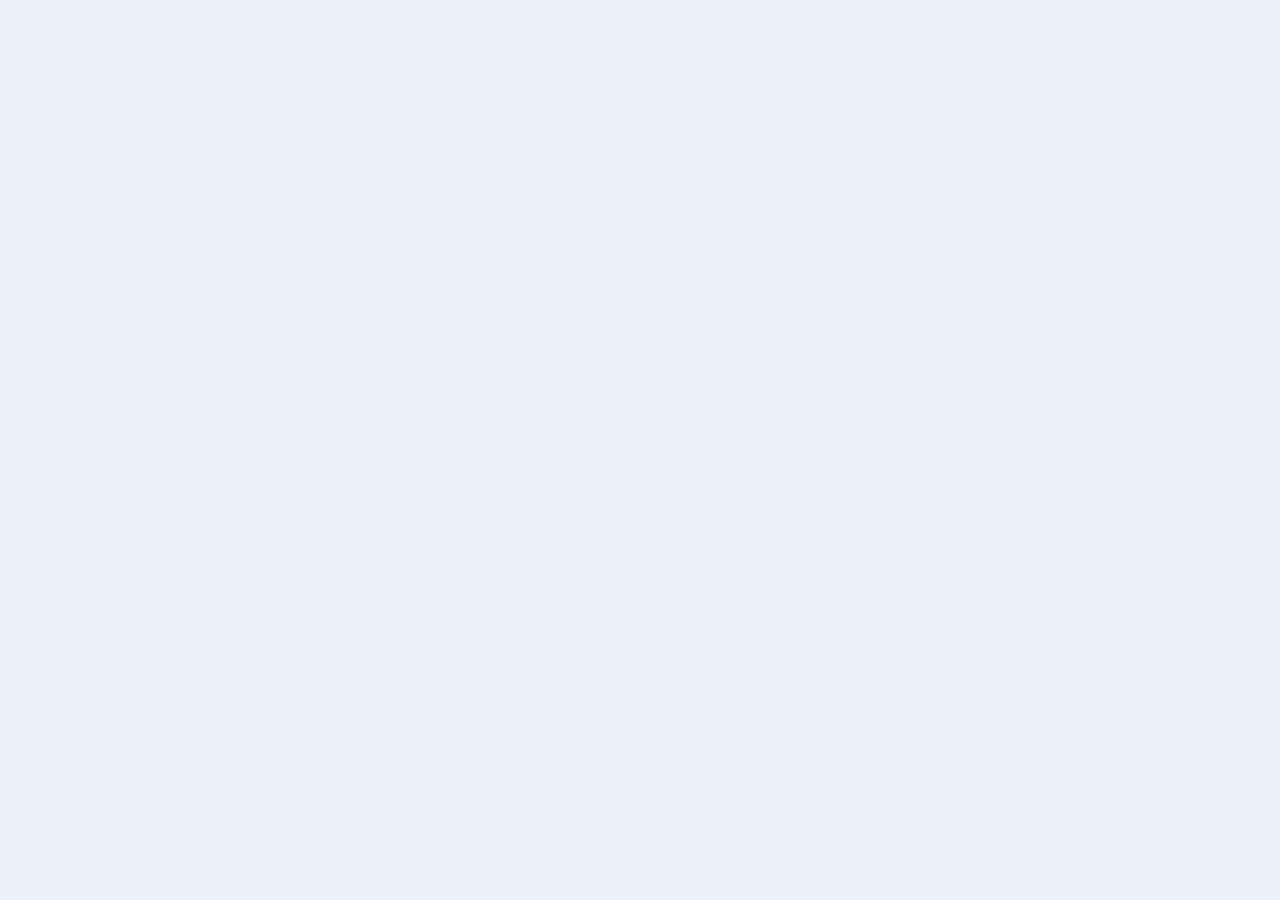
==== commit 63d8355f: "Update index.html and cleanup JS modules in pedestrian menu" ====
--- a/index.html
+++ b/index.html
@@ -2,124 +2,319 @@
 <html lang="id">
 <head>
 <meta charset="UTF-8">
-<meta name="viewport" content="width=device-width,initial-scale=1,maximum-scale=1,user-scalable=no">
-<title>SIMPULMAS — Login & Menu Utama</title>
+<meta name="viewport" content="width=device-width,initial-scale=1,maximum-scale=1,user-scalable=no" id="mvp">
+<title>SI-PEDAS — Sistem Informasi Pedestrian Satlinmas</title>
+<!-- FAVICON -->
 <link rel="icon" href="/assets/icon-32.png" sizes="32x32" type="image/png">
 <link rel="icon" href="/assets/icon-192.png" sizes="192x192" type="image/png">
 <link rel="apple-touch-icon" href="/assets/icon-192.png">
 <link rel="shortcut icon" href="/assets/icon-32.png">
 <link href="https://fonts.googleapis.com/css2?family=Plus+Jakarta+Sans:wght@400;500;600;700;800&family=JetBrains+Mono:wght@400;500&display=swap" rel="stylesheet">
 <link href="https://cdnjs.cloudflare.com/ajax/libs/font-awesome/6.5.0/css/all.min.css" rel="stylesheet">
+<script src="https://cdn.jsdelivr.net/npm/chart.js@4.4.0/dist/chart.umd.min.js"></script>
+<!-- CSS -->
 <link rel="stylesheet" href="css/style.css">
-<style>
-body{margin:0;font-family:'Plus Jakarta Sans',sans-serif;background:#f5f7fa;color:#212529}
-.main-wrap{max-width:780px;margin:0 auto;padding:24px 16px}
-.card{background:#fff;border:1px solid #ddd;border-radius:12px;padding:22px;box-shadow:0 8px 18px rgba(0,0,0,.06);}
-.center{display:flex;align-items:center;justify-content:center}
-.mh{margin-bottom:16px}
-.linput{width:100%;padding:10px 12px;margin-top:6px;border:1px solid #ccc;border-radius:8px;}
-.btn{display:inline-flex;align-items:center;gap:8px;padding:10px 14px;border:none;border-radius:8px;color:#fff;background:#0969da;cursor:pointer;}
-.btn-secondary{background:#6c757d;}
-.alert{background:#ffe8e8;color:#a72f2f;padding:8px 12px;border-radius:8px;border:1px solid #f5c6cb;margin-bottom:14px;}
-.menu-grid{display:grid;grid-template-columns:repeat(auto-fit,minmax(220px,1fr));gap:14px}
-.menu-card{background:#fff;border:1px solid #ddd;border-radius:12px;padding:20px;display:flex;flex-direction:column;gap:8px;text-decoration:none;color:#111;box-shadow:0 4px 10px rgba(0,0,0,.04);transition:all .2s}
-.menu-card:hover{transform:translateY(-4px);box-shadow:0 8px 18px rgba(0,0,0,.12)}
-.menu-card h2{margin:0;font-size:1.15rem}
-.menu-card p{margin:0;color:#555;line-height:1.5}
-.profile{margin-top:24px;background:#fff;border:1px solid #ddd;border-radius:12px;padding:16px;box-shadow:0 4px 10px rgba(0,0,0,.04)}
-.profile h3{margin:0 0 8px}
-.profile p{margin:0;line-height:1.6}
-</style>
 </head>
 <body>
-<div class="main-wrap">
-  <div id="login-box" class="card">
-    <h1 class="mh">SIMPULMAS — Login</h1>
-    <p>Silakan masuk untuk lanjut ke halaman menu utama. Setelah login, setiap menu (Pedestrian/Poskamling/Posyandu/Bencana) dapat diakses tanpa login lagi.</p>
-    <div id="login-alert" class="alert" style="display:none"></div>
-    <label>Username</label>
-    <input id="username" class="linput" type="text" placeholder="Masukkan username" autocomplete="username" />
-    <label style="margin-top:10px">Password</label>
-    <input id="password" class="linput" type="password" placeholder="Masukkan password" autocomplete="current-password" />
-    <div style="margin-top:14px;display:flex;gap:8px;justify-content:flex-end">
-      <button class="btn" onclick="doLogin()"><i class="fas fa-right-to-bracket"></i> Masuk</button>
-    </div>
-  </div>
-
-  <div id="app-menu" class="card" style="display:none">
-    <div class="center" style="justify-content:space-between;margin-bottom:16px">
-      <h1 style="margin:0">SIMPULMAS — Menu Utama</h1>
-      <button class="btn btn-secondary" onclick="doLogout()"><i class="fas fa-sign-out-alt"></i> Logout</button>
-    </div>
-    <p>Selamat datang, <strong id="user-name"></strong> (role: <span id="user-role"></span>). Pilih menu layanan di bawah.</p>
-    <div class="menu-grid">
-      <a class="menu-card" href="./menu/pedestrian/">
-        <h2><i class="fas fa-person-walking"></i> Pedestrian</h2>
-        <p>Layanan monitoring pedestrian Satlinmas (SI-PEDAS).</p>
-      </a>
-      <a class="menu-card" href="./menu/poskamling/">
-        <h2><i class="fas fa-house-lock"></i> Poskamling</h2>
-        <p>Manajemen keamanan lingkungan dan laporan poskamling.</p>
-      </a>
-      <a class="menu-card" href="./menu/posyandu/">
-        <h2><i class="fas fa-hospital-user"></i> Posyandu</h2>
-        <p>Pelayanan kesehatan posyandu dan data kunjungan.</p>
-      </a>
-      <a class="menu-card" href="./menu/bencana/">
-        <h2><i class="fas fa-triangle-exclamation"></i> Kebencanaan</h2>
-        <p>Informasi dan tanggap darurat bencana daerah.</p>
-      </a>
-    </div>
-    <div class="profile">
-      <h3>Profil Linmas Ponorogo</h3>
-      <p>LINMAS Ponorogo adalah kelompok keamanan masyarakat yang dikelola oleh Pemerintah Kabupaten Ponorogo dengan fokus pada pencegahan, penanggulangan bencana, serta pembinaan ketertiban dan keamanan lingkungan.</p>
-    </div>
-  </div>
-</div>
-
+
+<!-- JS — urutan penting -->
+<script src="js/api.js"></script>
+<script src="js/main.js"></script>
+
+<!-- ═══════════════════════════════════════════════════
+     SI-PEDAS GLOBAL CACHE SYSTEM
+     Diletakkan setelah api.js agar apiGet tersedia
+     ═══════════════════════════════════════════════════ -->
 <script>
-function setStatus(message, show) {
-  var alert = document.getElementById('login-alert');
-  alert.style.display = show ? 'block' : 'none';
-  alert.innerText = message;
-}
-function doLogin() {
-  var u = document.getElementById('username').value.trim();
-  var p = document.getElementById('password').value;
-  if (!u || !p) { setStatus('Username dan password wajib diisi.', true); return; }
-  // Login sederhana: cocokkan user/pass bawaan. Bisa diubah ke server API kalau ada.
-  if (u === 'admin' && p === 'admin' || u && p) {
-    var role = (u === 'admin') ? 'admin' : 'user';
-    sessionStorage.setItem('simpulmas_auth', JSON.stringify({ username:u, role: role }));
-    showMenu();
-  } else {
-    setStatus('Login gagal. Periksa kembali username/password.', true);
-  }
-}
-function showMenu() {
-  var auth = sessionStorage.getItem('simpulmas_auth');
-  if (!auth) return;
-  var data = JSON.parse(auth);
-  document.getElementById('user-name').innerText = data.username || 'Guest';
-  document.getElementById('user-role').innerText = data.role || 'user';
-  document.getElementById('login-box').style.display = 'none';
-  document.getElementById('app-menu').style.display = 'block';
-  setStatus('', false);
-}
-function doLogout() {
-  sessionStorage.removeItem('simpulmas_auth');
-  document.getElementById('login-box').style.display = 'block';
-  document.getElementById('app-menu').style.display = 'none';
-  document.getElementById('username').value = '';
-  document.getElementById('password').value = '';
-}
 (function(){
-  if (sessionStorage.getItem('simpulmas_auth')) {
-    showMenu();
-  } else {
-    doLogout();
-  }
+  var _gc = {}, TTL = 5 * 60 * 1000; /* TTL 5 menit */
+
+  window._gcGet = function(k) {
+    var e = _gc[k];
+    if (!e) return null;
+    if (Date.now() - e.ts > TTL) { delete _gc[k]; return null; }
+    return e.data;
+  };
+  window._gcSet    = function(k, d) { _gc[k] = { data: d, ts: Date.now() }; };
+  window._gcDel    = function(k)    { delete _gc[k]; };
+  window._gcClear  = function()     { _gc = {}; };
+
+  /* Refresh satu key di background — fire & forget */
+  window._gcRefresh = function(k) {
+    var jobs = {
+      dashboard:  function(){ return apiGet('getDashboard'); },
+      rekap:      function(){ return apiGet('getRekap'); },
+      satlinmas:  function(){ return apiGet('getSatlinmas'); },
+      layerPeta:  function(){ return apiGet('getLayerPeta'); },
+      fotoMarker: function(){ return apiGet('getDetailFotoMarkers'); }
+    };
+    if (jobs[k]) jobs[k]().then(function(d){ window._gcSet(k, d); }).catch(function(){});
+  };
+
+  /* Prefetch semua data secara waterfall setelah login */
+  window._prefetchAll = function() {
+    var delay = 2000; /* mulai 2 detik setelah login */
+    var jobs = [
+      { key: 'dashboard',  fn: function(){ return apiGet('getDashboard'); } },
+      { key: 'rekap',      fn: function(){ return apiGet('getRekap'); } },
+      { key: 'satlinmas',  fn: function(){ return apiGet('getSatlinmas'); } },
+      { key: 'layerPeta',  fn: function(){ return apiGet('getLayerPeta'); } },
+      { key: 'fotoMarker', fn: function(){ return apiGet('getDetailFotoMarkers'); } }
+    ];
+    jobs.forEach(function(job) {
+      setTimeout(function() {
+        if (window._gcGet(job.key)) return; /* sudah ada, skip */
+        job.fn().then(function(d){ window._gcSet(job.key, d); }).catch(function(){});
+      }, delay);
+      delay += 1200; /* jeda 1.2 detik antar request */
+    });
+  };
 })();
 </script>
+
+<!-- LOADING OVERLAY -->
+<div id="lov"><div class="spw"><div class="spo"></div><div class="spi"></div></div><span id="lmsg">Memuat...</span></div>
+<div id="tco"></div>
+
+<!-- GALLERY -->
+<div id="gov">
+  <button id="gcl" onclick="galClose()">&times;</button>
+  <div id="gcnt">1 / 1</div>
+  <div id="gloaderOverlay"><i class="fas fa-spinner fa-spin"></i> Memuat...</div>
+  <div class="gmw">
+    <button class="gnav" id="gpv" onclick="galNav(-1)"><i class="fas fa-chevron-left"></i></button>
+    <img id="gimg" src="" alt="" onerror="galImgErr(this)" onload="galImgLoad(this)">
+    <button class="gnav" id="gnx" onclick="galNav(1)"><i class="fas fa-chevron-right"></i></button>
+  </div>
+  <div id="gths"></div>
+  <div id="gdrvlink"><a href="#" id="gdrvhref" target="_blank" rel="noopener"><i class="fab fa-google-drive"></i> Buka di Google Drive</a></div>
+</div>
+
+<!-- MODALS -->
+<div class="mov" id="medit">
+  <div class="mbox">
+    <div class="mhd"><h5><i class="fas fa-pen-to-square" style="color:var(--blue)"></i>Edit Laporan</h5><button class="bx" onclick="cm('medit')">&times;</button></div>
+    <div class="mbd" id="medit-body"></div>
+    <div class="mft"><button class="bg2" onclick="cm('medit')">Batal</button><button class="bp" onclick="submitEdit()"><i class="fas fa-save"></i> Simpan</button></div>
+  </div>
+</div>
+
+<div class="mov" id="mconf">
+  <div class="mbox sm">
+    <div class="mhd"><h5 style="color:var(--red)"><i class="fas fa-triangle-exclamation"></i>Konfirmasi Hapus</h5><button class="bx" onclick="cm('mconf')">&times;</button></div>
+    <div class="mbd"><p style="font-size:.8rem;color:var(--mid);line-height:1.6" id="mconf-msg">Hapus data ini?</p></div>
+    <div class="mft"><button class="bg2" onclick="cm('mconf')">Batal</button><button class="bd" id="mbtnhps"><i class="fas fa-trash"></i> Hapus</button></div>
+  </div>
+</div>
+
+<div class="mov" id="mslm">
+  <div class="mbox sm">
+    <div class="mhd"><h5 id="mslm-title"><i class="fas fa-user-plus" style="color:var(--green)"></i>Input Anggota</h5><button class="bx" onclick="cm('mslm')">&times;</button></div>
+    <div class="mbd" id="mslm-body"></div>
+    <div class="mft"><button class="bg2" onclick="cm('mslm')">Batal</button><button class="bp" onclick="submitSlm()"><i class="fas fa-save"></i> Simpan</button></div>
+  </div>
+</div>
+
+<!-- MODAL PDF -->
+<div class="mov" id="mpdf">
+  <div class="mbox xl">
+    <div class="mhd">
+      <h5><i class="fas fa-file-alt" style="color:var(--red)"></i>Cetak Laporan Monitoring Pedestrian</h5>
+      <button class="bx" onclick="cm('mpdf')">&times;</button>
+    </div>
+    <div class="mbd" style="padding:0">
+      <div style="display:grid;grid-template-columns:320px 1fr;height:74vh">
+        <div style="padding:14px;border-right:1px solid var(--border);overflow-y:auto;background:var(--bg)">
+          <p style="font-size:.67rem;font-weight:800;color:var(--mid);margin-bottom:10px;text-transform:uppercase;letter-spacing:.06em">Isi Laporan</p>
+          <div class="fgrp"><label class="flbl">Judul Sub (Nama Jalan di Header)</label><input class="fctl" id="pdf-judulsub" placeholder="JL. HOSCOKRO AMINOTO"></div>
+          <div class="frow">
+            <div class="fcol"><label class="flbl">Hari</label><input class="fctl" id="pdf-hari"></div>
+            <div class="fcol"><label class="flbl">Tanggal Kegiatan</label><input class="fctl" id="pdf-tanggal"></div>
+          </div>
+          <div class="fgrp"><label class="flbl">Tujuan</label><input class="fctl" id="pdf-tujuan"></div>
+          <div class="fgrp"><label class="flbl">Nomor SPT</label><input class="fctl" id="pdf-nospt" placeholder="Contoh: 300.1.4 / ARH / 8 / 405.14 / 2026"></div>
+          <div class="fgrp"><label class="flbl">Lokasi</label><input class="fctl" id="pdf-lokasi"></div>
+          <div class="fgrp"><label class="flbl">Anggota</label><input class="fctl" id="pdf-anggota"></div>
+          <div class="fgrp"><label class="flbl">Pukul</label><input class="fctl" id="pdf-pukul"></div>
+          <div class="fgrp">
+            <label class="flbl" style="color:var(--red)"><i class="fas fa-triangle-exclamation"></i> Identitas Pelanggar</label>
+            <textarea class="fctl" id="pdf-identitas" rows="3" placeholder="Kosongkan jika NIHIL&#10;Contoh:&#10;Nama. : Budi Santoso&#10;Alamat : Jl. Merdeka No. 5"></textarea>
+            <div style="font-size:.6rem;color:var(--muted);margin-top:3px">Jika diisi, baris Identitas Pelanggar otomatis muncul di tabel.</div>
+          </div>
+          <div class="fgrp">
+            <label class="flbl">Uraian Laporan</label>
+            <textarea class="fctl" id="pdf-uraian" rows="7" placeholder="Tulis uraian laporan..."></textarea>
+          </div>
+          <div class="fgrp"><label class="flbl">Tanggal Surat (di bawah TTD)</label><input class="fctl" id="pdf-tglsurat" placeholder="Contoh: 7 Maret 2026"></div>
+          <div style="margin-bottom:10px">
+            <button class="bg2" style="width:100%;font-size:.65rem;margin-bottom:0" onclick="togglePdfTtd()">
+              <i class="fas fa-pen-nib"></i> <span id="pdf-ttd-lbl">Ubah Data Pejabat TTD ▸</span>
+            </button>
+            <div id="pdf-ttd-box" class="pdf-ttd-box">
+              <div class="fgrp" style="margin:0"><label class="flbl">Jabatan</label><input class="fctl" id="pdf-jabatan" value="Kepala Bidang SDA dan Linmas"></div>
+              <div class="fgrp" style="margin:0"><label class="flbl">Nama</label><input class="fctl" id="pdf-namatd" value="Erry Setiyoso Birowo, SP"></div>
+              <div class="fgrp" style="margin:0"><label class="flbl">Pangkat</label><input class="fctl" id="pdf-pangkat" value="Pembina"></div>
+              <div class="fgrp" style="margin:0"><label class="flbl">NIP</label><input class="fctl" id="pdf-nip" value="19751029 200212 1 008"></div>
+            </div>
+          </div>
+          <button class="bp" style="width:100%" onclick="refreshPdfPreview()"><i class="fas fa-sync"></i> Perbarui Preview</button>
+        </div>
+        <div style="background:#e8e8e8"><iframe id="pdfframe" style="width:100%;height:100%;border:none"></iframe></div>
+      </div>
+    </div>
+    <div class="mft"><button class="bg2" onclick="cm('mpdf')">Tutup</button><button class="bp" onclick="doPrint('pdfframe')"><i class="fas fa-print"></i> Cetak / PDF</button></div>
+  </div>
+</div>
+
+<!-- Modal Kolektif -->
+<div class="mov" id="mkolektif">
+  <div class="mbox xl">
+    <div class="mhd"><h5><i class="fas fa-print" style="color:var(--purple)"></i>Cetak Laporan Kolektif</h5><button class="bx" onclick="cm('mkolektif')">&times;</button></div>
+    <div class="mbd" style="padding:0">
+      <div style="display:grid;grid-template-columns:260px 1fr;height:74vh">
+        <div style="padding:14px;border-right:1px solid var(--border);overflow-y:auto;background:var(--bg);display:flex;flex-direction:column;gap:10px">
+          <p style="font-size:.67rem;font-weight:800;color:var(--mid);text-transform:uppercase;letter-spacing:.06em">Filter Rentang Tanggal</p>
+          <div class="fgrp"><label class="flbl">Dari Tanggal</label><input class="fctl" type="date" id="kol-from"></div>
+          <div class="fgrp"><label class="flbl">Sampai Tanggal</label><input class="fctl" type="date" id="kol-to"></div>
+          <button class="bp" style="width:100%" onclick="previewKolektif()"><i class="fas fa-eye"></i> Perbarui Preview</button>
+          <div id="kol-info" style="font-size:.7rem;color:var(--mid);background:var(--card);border:1px solid var(--border);border-radius:7px;padding:9px;min-height:40px"></div>
+          <div style="margin-top:auto"><p style="font-size:.63rem;color:var(--muted);line-height:1.6"><i class="fas fa-info-circle" style="color:var(--blue)"></i> PDF landscape A4 kop surat resmi.</p></div>
+        </div>
+        <div style="background:#e8e8e8;position:relative">
+          <div id="kol-empty" style="position:absolute;inset:0;display:flex;align-items:center;justify-content:center;flex-direction:column;gap:8px;color:rgba(0,0,0,.3)">
+            <i class="fas fa-file-lines" style="font-size:2.4rem;opacity:.18"></i>
+            <p style="font-size:.76rem">Pilih rentang tanggal lalu klik Perbarui Preview</p>
+          </div>
+          <iframe id="kolframe" style="width:100%;height:100%;border:none;display:none"></iframe>
+        </div>
+      </div>
+    </div>
+    <div class="mft"><button class="bg2" onclick="cm('mkolektif')">Tutup</button><button class="bp" id="kol-printbtn" onclick="doPrint('kolframe')" disabled style="opacity:.5"><i class="fas fa-print"></i> Cetak / PDF</button></div>
+  </div>
+</div>
+
+<!-- Modal Edit Layer Peta -->
+<div class="mov" id="mlayer">
+  <div class="mbox xl" style="max-width:720px">
+    <div class="mhd">
+      <h5><i class="fas fa-layer-group" style="color:var(--teal)"></i> Edit Layer Peta Pedestrian</h5>
+      <button class="bx" onclick="cm('mlayer')">&times;</button>
+    </div>
+    <div class="mbd" style="padding:0">
+      <div style="display:grid;grid-template-columns:1fr 1fr;height:68vh;min-height:400px">
+        <div style="padding:12px;border-right:1px solid var(--border);overflow-y:auto;background:var(--bg)">
+          <div style="display:flex;align-items:center;justify-content:space-between;margin-bottom:9px">
+            <p style="font-size:.67rem;font-weight:800;color:var(--mid);text-transform:uppercase;letter-spacing:.06em">Daftar Layer</p>
+            <button class="bp" style="font-size:.63rem;padding:5px 10px" onclick="openLayerForm(null)">
+              <i class="fas fa-plus"></i> Tambah
+            </button>
+          </div>
+          <div id="layer-list-body">
+            <div class="empty"><i class="fas fa-layer-group"></i><p>Memuat...</p></div>
+          </div>
+        </div>
+        <div style="padding:12px;overflow-y:auto">
+          <div id="layer-form-wrap">
+            <div class="empty" style="padding:40px 10px">
+              <i class="fas fa-hand-pointer" style="font-size:1.5rem;opacity:.14;display:block;margin-bottom:8px"></i>
+              <p style="font-size:.72rem">Pilih layer di kiri untuk diedit,<br>atau klik Tambah untuk layer baru.</p>
+            </div>
+          </div>
+        </div>
+      </div>
+    </div>
+    <div class="mft">
+      <button class="bg2" onclick="cm('mlayer')">Tutup</button>
+      <button class="bp" onclick="refreshLeaflet()">
+        <i class="fas fa-sync"></i> Refresh Peta
+      </button>
+    </div>
+  </div>
+</div>
+
+<!-- Modal Konfirm Hapus Layer -->
+<div class="mov" id="mconfLayer" style="z-index:100000">
+  <div class="mbox sm">
+    <div class="mhd"><h5 style="color:var(--red)"><i class="fas fa-triangle-exclamation"></i> Hapus Layer</h5><button class="bx" onclick="cm('mconfLayer')">&times;</button></div>
+    <div class="mbd"><p style="font-size:.8rem;color:var(--mid);line-height:1.6">Hapus layer ini dari peta? Data tidak dapat dikembalikan.</p></div>
+    <div class="mft"><button class="bg2" onclick="cm('mconfLayer')">Batal</button><button class="bd" id="mbtnhpsLayer"><i class="fas fa-trash"></i> Hapus</button></div>
+  </div>
+</div>
+
+<div id="mbb" onclick="sbClose()"></div>
+
+<div id="app-wrap">
+  <!-- MAIN APP -->
+  <div id="app">
+    <nav class="sb" id="sidebar">
+      <div class="sbbr">
+        <img src="assets/icon-full.png" alt="">
+        <div class="sipedas-glow-sb sb-sipedas">SI-PEDAS</div>
+        <div class="sb-subtitle">Dashboard Monitoring<br>Sistem Informasi Pedestrian Satlinmas</div>
+      </div>
+      <div class="sbnv">
+        <span class="nslbl">Menu Utama</span>
+        <button class="nb on" id="nav-db" onclick="loadDashboard();sbClose()"><i class="fas fa-gauge-high"></i> Dashboard</button>
+        <button class="nb" id="nav-rk" onclick="loadRekap();sbClose()"><i class="fas fa-table-list"></i> Rekap Laporan</button>
+        <button class="nb" id="nav-ed" onclick="loadEdit();sbClose()"><i class="fas fa-file-pen"></i> Edit Laporan</button>
+        <button class="nb" id="nav-in" onclick="loadInput();sbClose()"><i class="fas fa-plus-circle"></i> Input Laporan</button>
+        <span class="nslbl">Data &amp; Peta</span>
+        <button class="nb" id="nav-sl" onclick="loadSatlinmas();sbClose()"><i class="fas fa-users"></i> Data Satlinmas</button>
+        <button class="nb nb-peta" id="nav-pt" onclick="loadPeta();sbClose()"><i class="fas fa-map-location-dot"></i> Peta Pedestrian</button>
+        <span class="nslbl sb-ptk-section">Panduan</span>
+        <button class="nb nb-ptk sb-ptk-section" id="nav-ptk" onclick="loadPetunjuk();sbClose()"><i class="fas fa-book-open"></i> Petunjuk Teknis</button>
+      </div>
+      <div class="sbft">
+        <button id="sb-col-btn" onclick="toggleSbCollapse()"><i class="fas fa-chevron-left" id="sb-col-ico"></i></button>
+      </div>
+    </nav>
+    <div class="main">
+      <div class="topb">
+        <div class="tbl">
+          <button class="hmb" onclick="sbToggle()"><i class="fas fa-bars"></i></button>
+          <div>
+            <div class="pgtl" id="pgtl">Dashboard</div>
+            <div class="pgsb" id="pgsb">Statistik &amp; grafik data patroli</div>
+          </div>
+        </div>
+        <div class="tbr">
+          <button id="refresh-btn" onclick="doRefreshPage()"><i class="fas fa-rotate-right"></i></button>
+          <button id="vm-btn" onclick="toggleViewMode()" data-tip="Ganti Mode"><i id="vm-ico" class="fas fa-mobile-alt"></i></button>
+          <div class="tb-acct" id="tb-acct" style="display:none">
+            <div class="tb-av" id="tb-av">?</div>
+            <div><div class="tb-un" id="tb-un">—</div><div class="tb-rl" id="tb-rl">—</div></div>
+            <span class="rbdg" id="tb-bdg">—</span>
+          </div>
+        </div>
+      </div>
+      <div class="pa" id="ct"></div>
+      <nav class="bnav" id="bnav">
+        <button class="bni on" id="bni-db" onclick="loadDashboard()"><i class="fas fa-gauge-high"></i>Dashboard</button>
+        <button class="bni" id="bni-rk" onclick="loadRekap()"><i class="fas fa-table-list"></i>Rekap</button>
+        <button class="bni" id="bni-in" onclick="loadInput()"><i class="fas fa-plus-circle"></i>Input</button>
+        <button class="bni" id="bni-ed" onclick="loadEdit()"><i class="fas fa-file-pen"></i>Edit</button>
+        <button class="bni" id="bni-sl" onclick="loadSatlinmas()"><i class="fas fa-users"></i>Anggota</button>
+        <button class="bni bni-peta-ico" id="bni-pt" onclick="loadPeta()"><i class="fas fa-map-location-dot"></i>Peta</button>
+      </nav>
+    </div>
+  </div>
+</div>
+
+<!-- ═══════════════════════════════════════════════════
+     INIT APP — load dashboard directly
+     ═══════════════════════════════════════════════════ -->
+<script>
+(function(){
+  /* ── Set default session ── */
+  if (!SES) {
+    SES = { username: 'user', role: 'user', namaLengkap: 'Pengguna' };
+  }
+  document.getElementById('app').classList.add('on');
+  loadDashboard();
+  window._prefetchAll();
+  applyViewMode();
+})();
+</script>
+
 </body>
 </html>
